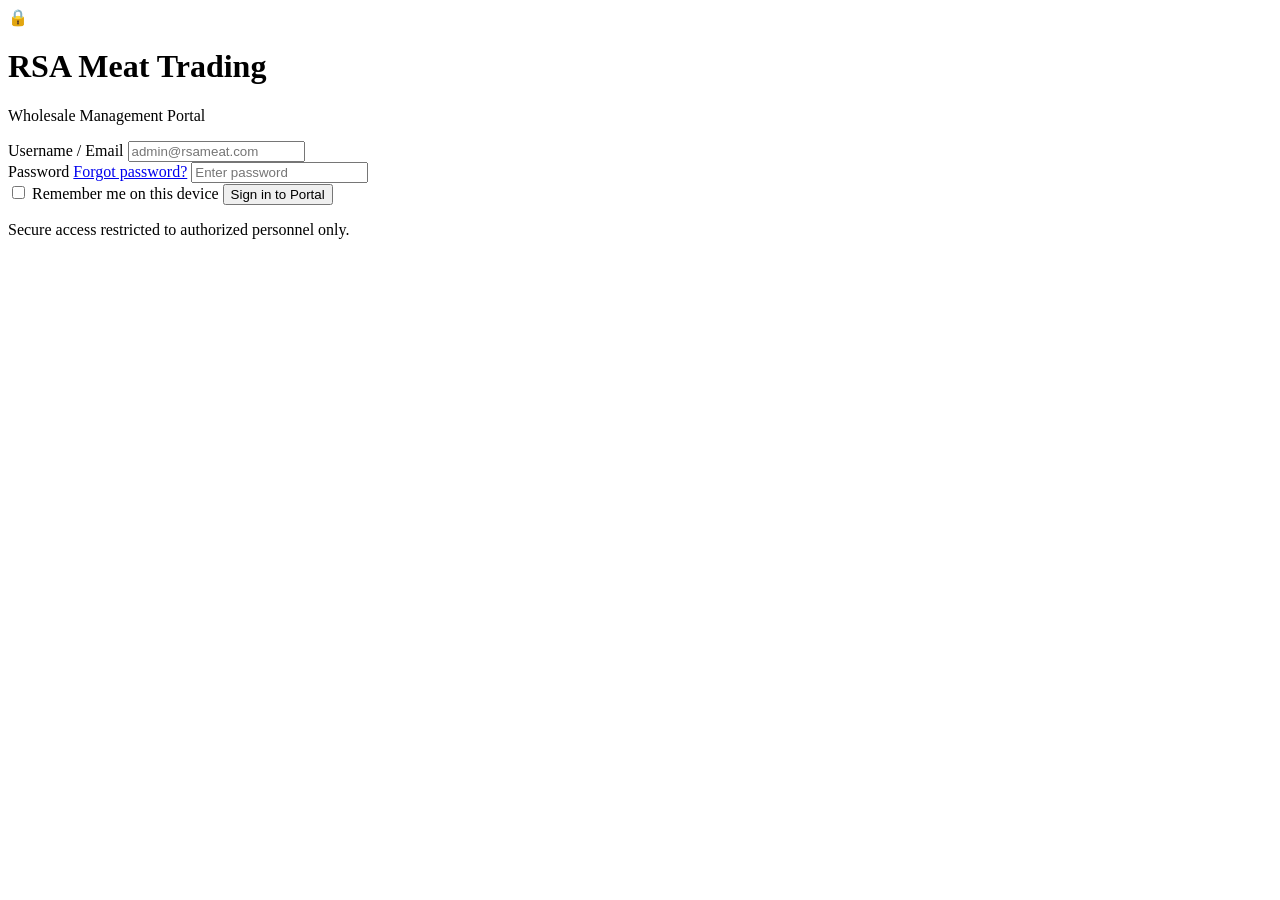
==== index.html @ f88f7eb2 "Add files via upload" ====
<!DOCTYPE html>
<html lang="en">
<head>
  <meta charset="UTF-8">
  <meta name="viewport" content="width=device-width, initial-scale=1.0">
  <title>RSA Meat Trading — Sign In</title>
  <link rel="stylesheet" href="css/styles.css">
</head>
<body class="login-body">
  <div class="login-card">
    <div class="login-icon">🔒</div>
    <h1>RSA Meat Trading</h1>
    <p class="portal-subtitle">Wholesale Management Portal</p>

    <div class="alert-error" id="authError" style="display:none;">
      <strong>Authentication Failed</strong><br>
      The email or password you entered is incorrect. Please try again.
    </div>

    <form id="loginForm">
      <div class="form-group">
        <label>Username / Email</label>
        <input type="text" id="username" placeholder="admin@rsameat.com" required>
      </div>
      <div class="form-group">
        <label>Password <a href="#" class="forgot-link">Forgot password?</a></label>
        <input type="password" id="password" placeholder="Enter password" required>
      </div>
      <label class="remember-me">
        <input type="checkbox"> Remember me on this device
      </label>
      <button type="submit" class="btn primary-btn">Sign in to Portal</button>
    </form>

    <p class="secure-note">Secure access restricted to authorized personnel only.</p>
  </div>
  <script src="js/script.js"></script>
</body>
</html>
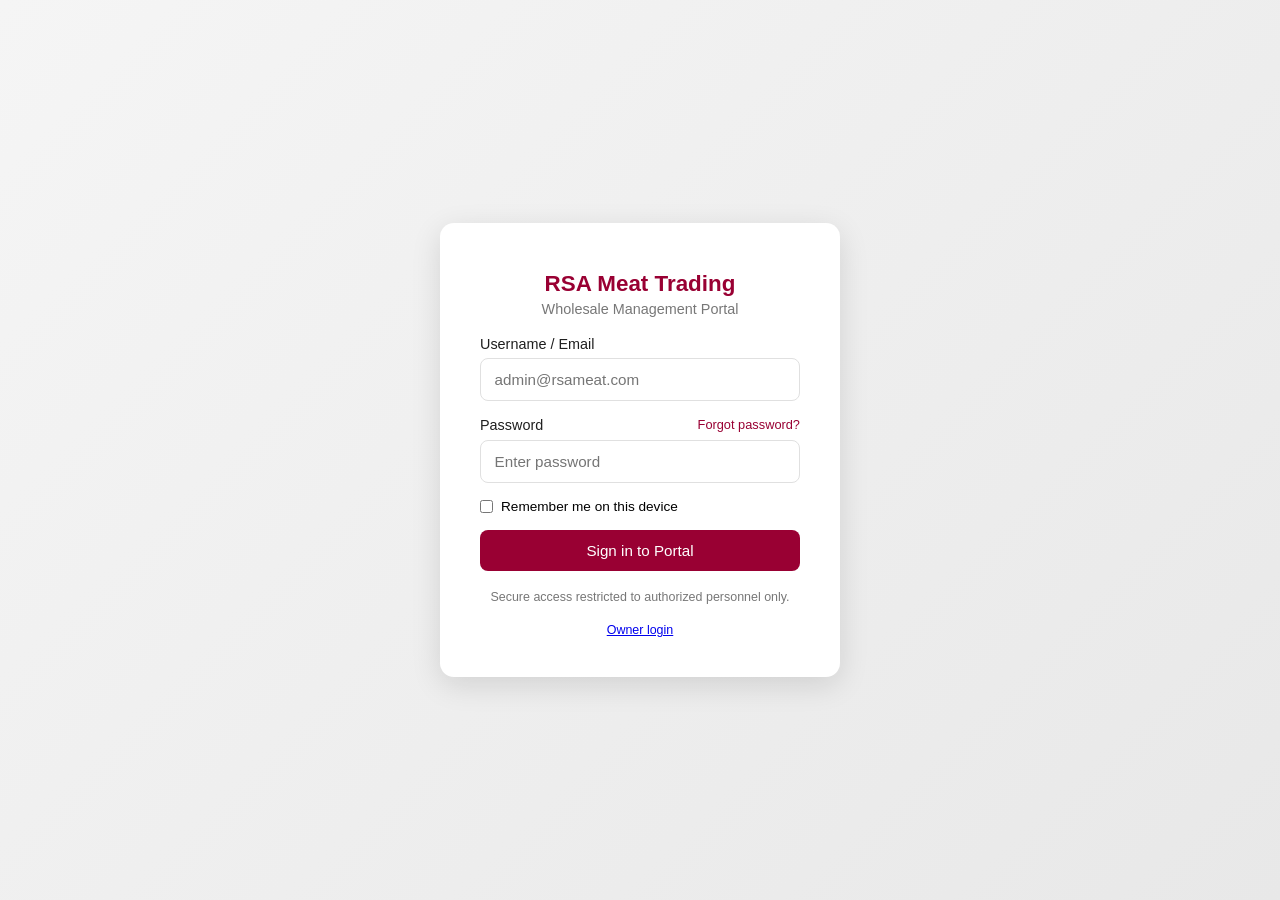
==== commit 325fa77d: "Add files via upload" ====
--- a/index.html
+++ b/index.html
@@ -1,39 +1,37 @@
-<!DOCTYPE html>
-<html lang="en">
-<head>
-  <meta charset="UTF-8">
-  <meta name="viewport" content="width=device-width, initial-scale=1.0">
-  <title>RSA Meat Trading — Sign In</title>
-  <link rel="stylesheet" href="css/styles.css">
-</head>
-<body class="login-body">
-  <div class="login-card">
-    <div class="login-icon">🔒</div>
-    <h1>RSA Meat Trading</h1>
-    <p class="portal-subtitle">Wholesale Management Portal</p>
-
-    <div class="alert-error" id="authError" style="display:none;">
-      <strong>Authentication Failed</strong><br>
-      The email or password you entered is incorrect. Please try again.
-    </div>
-
-    <form id="loginForm">
-      <div class="form-group">
-        <label>Username / Email</label>
-        <input type="text" id="username" placeholder="admin@rsameat.com" required>
-      </div>
-      <div class="form-group">
-        <label>Password <a href="#" class="forgot-link">Forgot password?</a></label>
-        <input type="password" id="password" placeholder="Enter password" required>
-      </div>
-      <label class="remember-me">
-        <input type="checkbox"> Remember me on this device
-      </label>
-      <button type="submit" class="btn primary-btn">Sign in to Portal</button>
-    </form>
-
-    <p class="secure-note">Secure access restricted to authorized personnel only.</p>
-  </div>
-  <script src="js/script.js"></script>
-</body>
+<!DOCTYPE html>
+<html lang="en">
+<head>
+  <meta charset="UTF-8">
+  <meta name="viewport" content="width=device-width, initial-scale=1.0">
+  <title>RSA Meat Trading — Sign In</title>
+  <link rel="stylesheet" href="css/styles.css">
+</head>
+<body class="login-body">
+  <div class="login-card">
+    <div class="login-icon"></div>
+    <h1>RSA Meat Trading</h1>
+    <p class="portal-subtitle">Wholesale Management Portal</p>
+    <div class="alert-error" id="authError" style="display:none;">
+      <strong>Authentication Failed</strong><br>
+      The email or password you entered is incorrect. Please try again.
+    </div>
+    <form id="loginForm">
+      <div class="form-group">
+        <label>Username / Email</label>
+        <input type="text" id="username" placeholder="admin@rsameat.com" required>
+      </div>
+      <div class="form-group">
+        <label>Password <a href="#" class="forgot-link">Forgot password?</a></label>
+        <input type="password" id="password" placeholder="Enter password" required>
+      </div>
+      <label class="remember-me">
+        <input type="checkbox"> Remember me on this device
+      </label>
+      <button type="submit" class="btn primary-btn">Sign in to Portal</button>
+    </form>
+    <p class="secure-note">Secure access restricted to authorized personnel only.</p>
+    <p class="secure-note"><a href="owner/index.php">Owner login</a></p>
+  </div>
+  <script src="js/script.js"></script>
+</body>
 </html>
--- a/css/styles.css
+++ b/css/styles.css
@@ -0,0 +1,164 @@
+:root {
+  --sidebar-bg: #2b2b2b;
+  --bg-white: #ffffff;
+  --text-dark: #1f1f1f;
+  --text-muted: #777777;
+  --primary: #990033;
+  --primary-dark: #7a0029;
+  --pending: #cc0000;
+  --preparing: #e67300;
+  --ready: #888888;
+  --completed: #008833;
+  --border: #e0e0e0;
+  --alert-bg: #fdecee;
+  --alert-border: #f8cdd2;
+}
+
+* { margin: 0; padding: 0; box-sizing: border-box; font-family: 'Segoe UI', Roboto, sans-serif; }
+
+/* ===== LOGIN PAGE ===== */
+.login-body {
+  background: linear-gradient(135deg, #f5f5f5, #e8e8e8);
+  display: flex;
+  align-items: center;
+  justify-content: center;
+  min-height: 100vh;
+}
+.login-card {
+  background: white;
+  padding: 2.5rem;
+  border-radius: 14px;
+  box-shadow: 0 8px 30px rgba(0,0,0,0.12);
+  width: 100%;
+  max-width: 400px;
+  text-align: center;
+}
+.login-icon { font-size: 2.2rem; margin-bottom: 0.5rem; }
+.login-card h1 { color: var(--primary); font-size: 1.4rem; margin-bottom: 0.25rem; }
+.portal-subtitle { color: var(--text-muted); font-size: 0.9rem; margin-bottom: 1.2rem; }
+.alert-error {
+  background: var(--alert-bg);
+  border: 1px solid var(--alert-border);
+  color: #a82038;
+  padding: 0.75rem;
+  border-radius: 8px;
+  margin-bottom: 1.2rem;
+  text-align: left;
+  font-size: 0.85rem;
+  line-height: 1.4;
+}
+.form-group { text-align: left; margin-bottom: 1rem; }
+.form-group label {
+  display: flex; justify-content: space-between;
+  font-size: 0.9rem; color: var(--text-dark); margin-bottom: 0.4rem;
+}
+.forgot-link { font-size: 0.8rem; color: var(--primary); text-decoration: none; }
+input, select, textarea {
+  width: 100%; padding: 0.75rem 0.85rem;
+  border: 1px solid var(--border); border-radius: 8px;
+  font-size: 0.95rem;
+}
+.remember-me { display: flex; align-items: center; gap: 0.5rem; font-size: 0.85rem; margin: 0.5rem 0 1rem; cursor: pointer; }
+.remember-me input { width: auto; }
+.btn { padding: 0.75rem 1.25rem; border: none; border-radius: 8px; font-size: 0.95rem; cursor: pointer; }
+.primary-btn { background: var(--primary); color: white; width: 100%; font-weight: 500; }
+.primary-btn:hover { background: var(--primary-dark); }
+.secondary-btn { background: #f0f0f0; color: var(--text-dark); }
+.cancel-btn { background: #f3f3f3; color: #555; }
+.secure-note { margin-top: 1.2rem; font-size: 0.78rem; color: var(--text-muted); }
+
+/* ===== APP LAYOUT ===== */
+.app-layout { display: flex; min-height: 100vh; }
+.sidebar {
+  width: 220px; background: var(--sidebar-bg);
+  color: white; padding: 1.5rem;
+  display: flex; flex-direction: column; justify-content: space-between;
+}
+.logo { font-size: 1rem; font-weight: 600; margin-bottom: 2rem; color: #ddd; }
+.side-nav a {
+  display: block; color: #bbb; padding: 0.65rem 0.9rem;
+  margin: 0.25rem 0; border-radius: 6px; text-decoration: none; font-size: 0.92rem;
+}
+.side-nav a.active { background: var(--primary); color: white; }
+.side-nav a:hover:not(.active) { background: #3a3a3a; color: #eee; }
+.sidebar-bottom { margin-top: 2rem; }
+.logout-link { color: #bbb; text-decoration: none; font-size: 0.9rem; }
+.logout-link:hover { color: white; }
+
+.main-content { flex: 1; background: var(--bg-white); padding: 1.8rem; overflow-y: auto; }
+.top-header { display: flex; justify-content: space-between; align-items: center; margin-bottom: 1.5rem; flex-wrap: wrap; gap: 1rem; }
+.top-header h1 { font-size: 1.35rem; color: var(--text-dark); }
+.top-search input { width: 280px; padding: 0.55rem 0.85rem; border-radius: 6px; border: 1px solid var(--border); }
+
+/* ===== STATS ===== */
+.stats-row { display: grid; grid-template-columns: repeat(5, 1fr); gap: 0.85rem; margin-bottom: 1.8rem; }
+.stat-card { background: #f9f9f9; padding: 1rem; border-radius: 10px; text-align: center; border: 1px solid #eee; }
+.stat-label { display: block; font-size: 0.8rem; color: var(--text-muted); margin-bottom: 0.35rem; }
+.stat-value { font-size: 1.45rem; font-weight: 700; color: var(--text-dark); }
+
+/* ===== CARDS & GRID ===== */
+.content-grid { display: grid; grid-template-columns: 1.6fr 1fr; gap: 1.5rem; }
+.card { background: #fcfcfc; border: 1px solid #eee; border-radius: 12px; padding: 1.4rem; margin-bottom: 1.5rem; }
+.card-header { display: flex; justify-content: space-between; align-items: center; margin-bottom: 1rem; }
+.view-all { font-size: 0.85rem; color: var(--primary); text-decoration: none; }
+.card h3 { font-size: 1rem; color: var(--text-dark); margin-bottom: 1rem; }
+
+/* ===== TABLES ===== */
+.data-table { width: 100%; border-collapse: collapse; }
+.data-table th, .data-table td { padding: 0.75rem 0.65rem; text-align: left; border-bottom: 1px solid #eee; font-size: 0.88rem; }
+.data-table th { font-weight: 600; color: #555; font-size: 0.82rem; text-transform: uppercase; letter-spacing: 0.3px; }
+
+/* ===== STATUS BADGES ===== */
+.status {
+  display: inline-block; padding: 0.22rem 0.65rem; border-radius: 20px;
+  font-size: 0.78rem; font-weight: 500; color: white;
+}
+.status.pending { background: var(--pending); }
+.status.preparing { background: var(--preparing); }
+.status.ready { background: var(--ready); }
+.status.completed { background: var(--completed); }
+
+/* ===== BREAKDOWN CHART ===== */
+.big-number { font-size: 3rem; font-weight: 700; color: var(--primary); margin: 0.5rem 0 1rem; }
+.breakdown-stats { display: flex; flex-direction: column; gap: 0.65rem; }
+.breakdown-stats > div { display: flex; align-items: center; gap: 0.5rem; font-size: 0.9rem; }
+.dot { width: 10px; height: 10px; border-radius: 50%; display: inline-block; }
+.dot.completed { background: var(--completed); }
+.dot.pending { background: var(--pending); }
+.dot.preparing { background: var(--preparing); }
+.dot.ready { background: var(--ready); }
+
+/* ===== FILTER BAR ===== */
+.filter-bar { display: flex; gap: 0.75rem; align-items: center; margin-bottom: 1.2rem; flex-wrap: wrap; }
+.filter-bar select, .date-input { width: auto; padding: 0.5rem; font-size: 0.88rem; }
+
+/* ===== ORDER FORM ===== */
+.order-form .form-section { margin-bottom: 1.8rem; padding-bottom: 1.2rem; border-bottom: 1px solid #eee; }
+.order-form .form-row { display: grid; grid-template-columns: 1fr 1fr; gap: 1rem; }
+.order-form textarea { min-height: 80px; resize: vertical; }
+.item-row td input { padding: 0.5rem; font-size: 0.88rem; }
+.remove-btn { background: #ffeeee; color: #cc0000; border: none; border-radius: 50%; width: 22px; height: 22px; cursor: pointer; font-size: 0.75rem; }
+.summary { background: #f8f8f8; }
+.summary-row { display: flex; justify-content: space-between; padding: 0.45rem 0; font-size: 0.95rem; }
+.grand-total { font-weight: 700; font-size: 1.05rem; border-top: 1px solid #ddd; padding-top: 0.75rem; margin-top: 0.5rem; }
+.form-actions { display: flex; gap: 0.85rem; justify-content: flex-end; margin-top: 1rem; }
+.icon-btn { background: none; border: none; cursor: pointer; padding: 0.25rem 0.4rem; border-radius: 4px; }
+.icon-btn:hover { background: #eee; }
+
+/* ===== PAGINATION ===== */
+.pagination { display: flex; justify-content: space-between; align-items: center; margin-top: 1rem; font-size: 0.85rem; color: var(--text-muted); }
+.page-buttons button { border: 1px solid #ddd; background: white; padding: 0.3rem 0.6rem; margin: 0 0.15rem; border-radius: 4px; cursor: pointer; font-size: 0.85rem; }
+.page-buttons button.active { background: var(--primary); color: white; border-color: var(--primary); }
+
+/* ===== RESPONSIVE ===== */
+@media(max-width: 1024px) {
+  .content-grid { grid-template-columns: 1fr; }
+  .stats-row { grid-template-columns: repeat(5, minmax(100px, 1fr)); }
+}
+@media(max-width: 768px) {
+  .app-layout { flex-direction: column; }
+  .sidebar { width: 100%; flex-direction: row; flex-wrap: wrap; gap: 0.5rem; padding: 1rem; }
+  .stats-row { grid-template-columns: repeat(2, 1fr); }
+  .order-form .form-row { grid-template-columns: 1fr; }
+  .top-search input { width: 100%; }
+}
